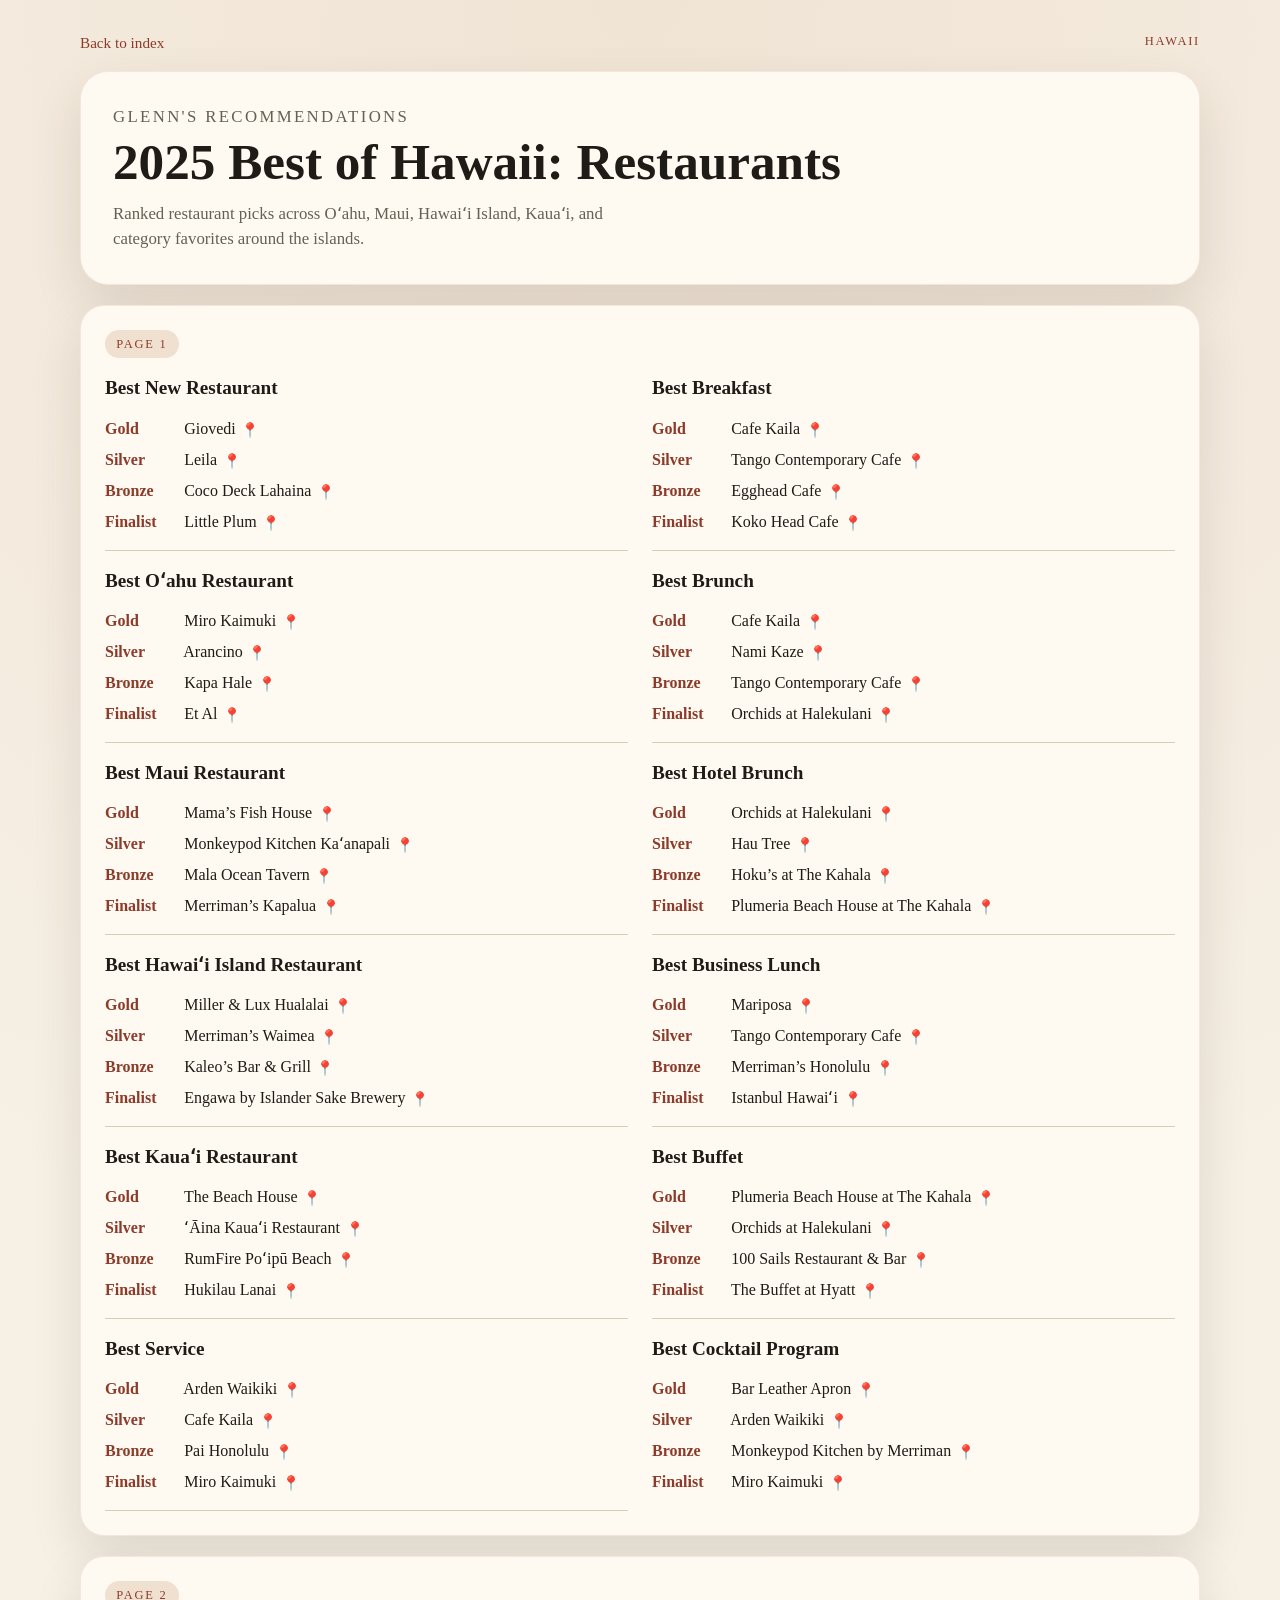
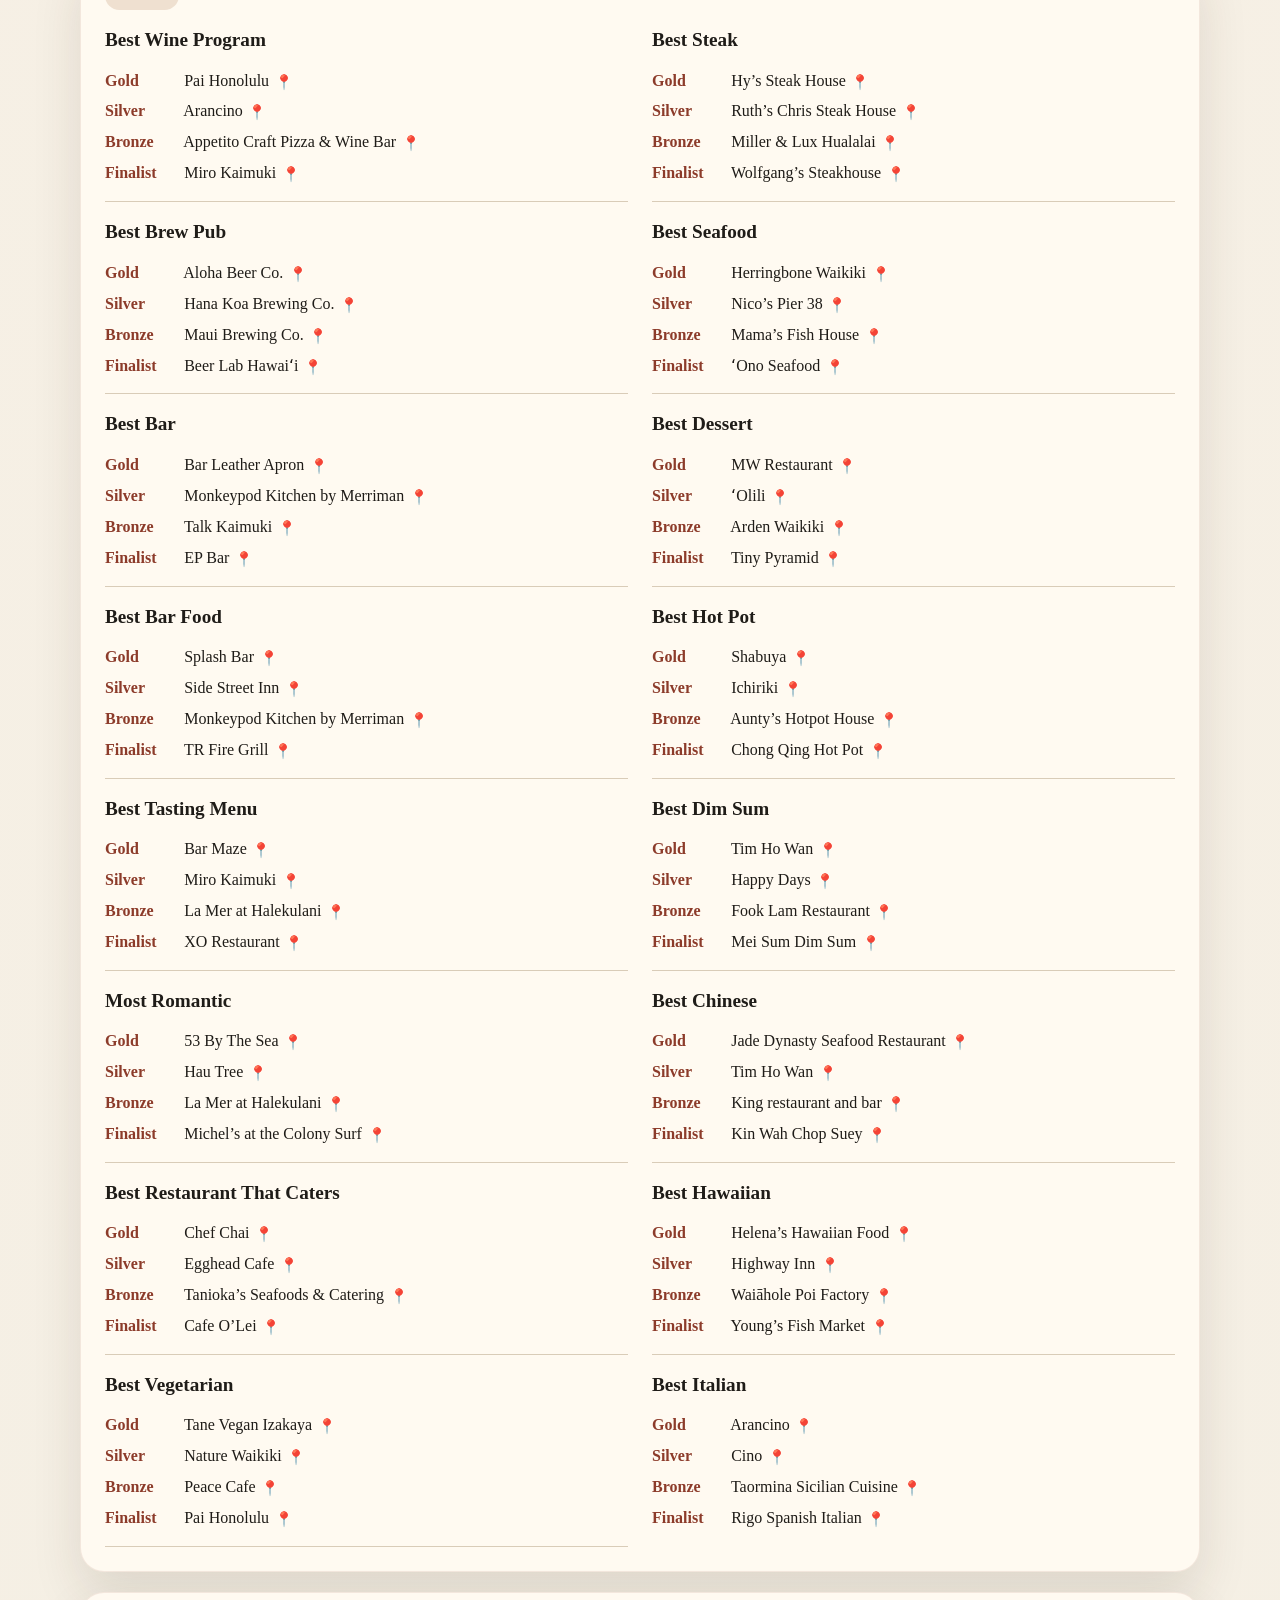
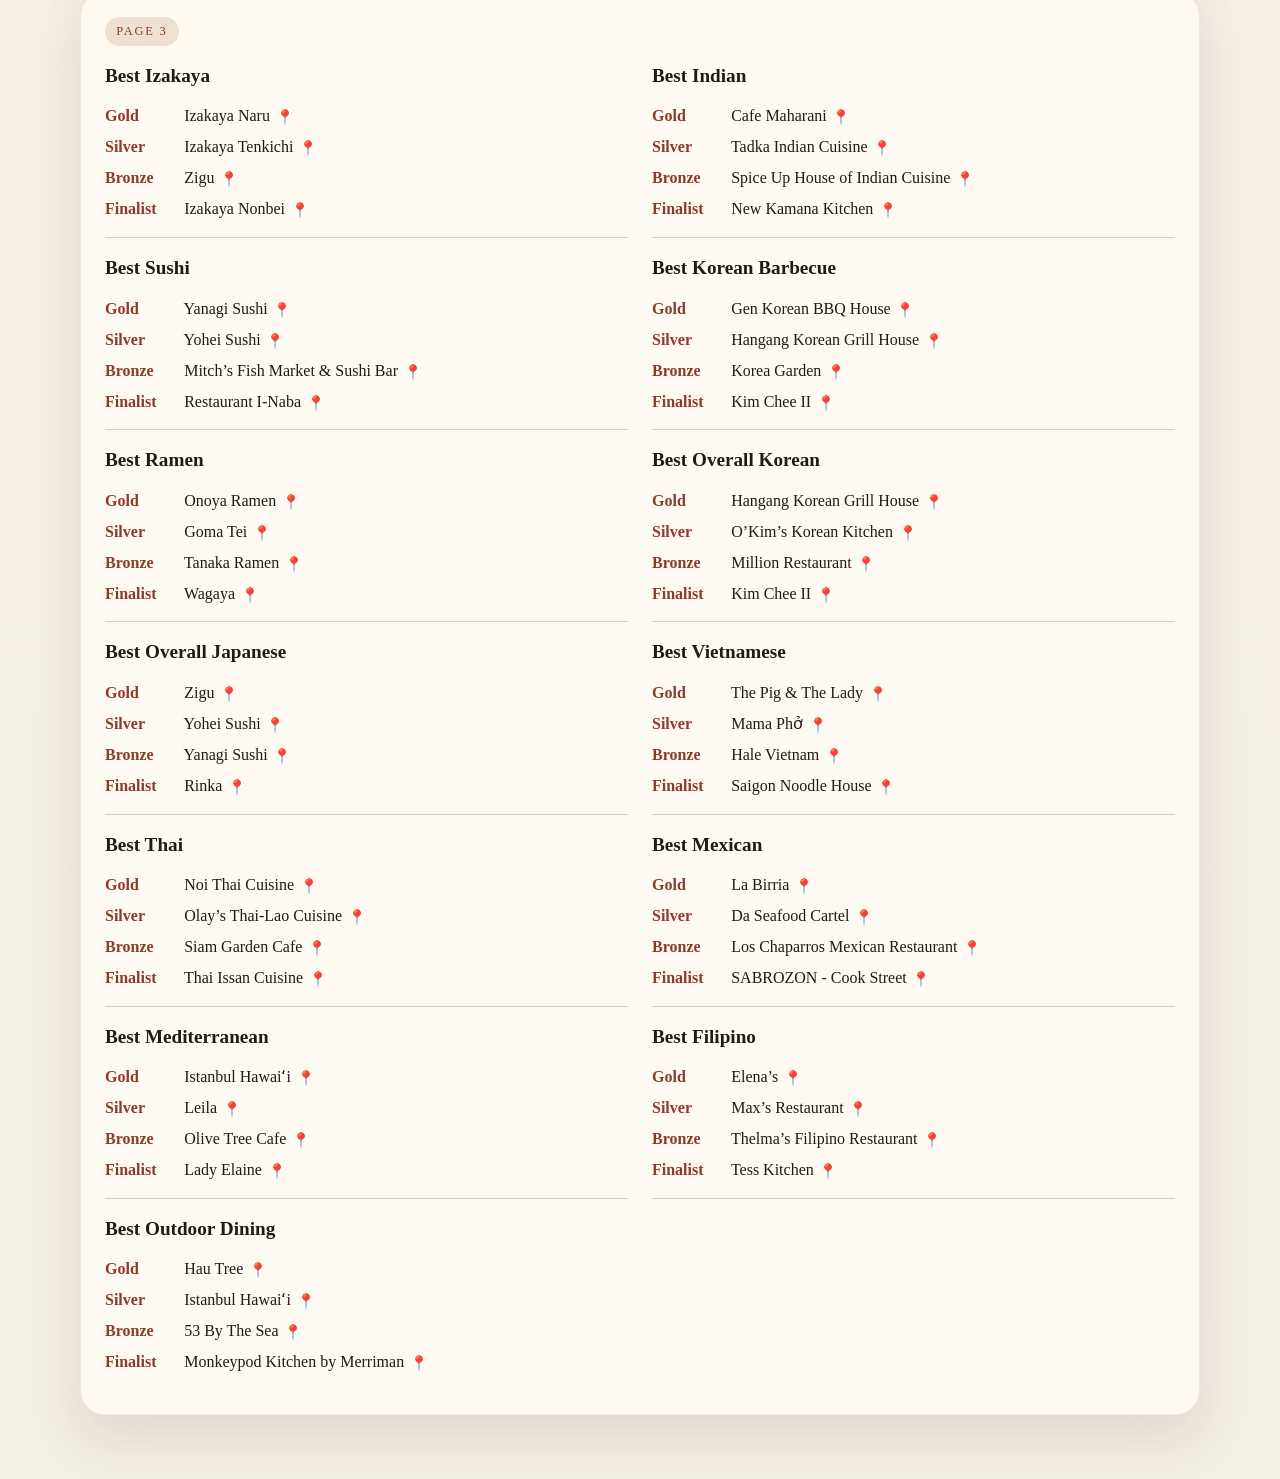
==== hawaii.html @ cbac0efc "Initial site import" ====
<!DOCTYPE html>
<html lang="en">
  <head>
    <meta charset="UTF-8" />
    <meta name="viewport" content="width=device-width, initial-scale=1.0" />
    <title>Hawaii Restaurant Rankings</title>
    <link rel="stylesheet" href="styles.css" />
  </head>
  <body>
    <main class="page-shell">
      <nav class="top-nav" aria-label="Page navigation">
        <a href="index.html">Back to index</a>
        <span class="meta">Hawaii</span>
      </nav>

      <header class="page-header">
        <p class="eyebrow">Glenn's Recommendations</p>
        <h1>2025 Best of Hawaii: Restaurants</h1>
        <p>
          Ranked restaurant picks across Oʻahu, Maui, Hawaiʻi Island, Kauaʻi, and
          category favorites around the islands.
        </p>
      </header>

      <div class="page-content">
        <section class="page-block">
          <div class="page-divider">Page 1</div>
          <div class="category-grid">
            <section class="award-category">
              <h2>Best New Restaurant</h2>
              <ul class="entry-list">
                <li><span class="rank">Gold</span> Giovedi</li>
                <li><span class="rank">Silver</span> Leila</li>
                <li><span class="rank">Bronze</span> Coco Deck Lahaina</li>
                <li><span class="rank">Finalist</span> Little Plum</li>
              </ul>
            </section>
            <section class="award-category">
              <h2>Best Breakfast</h2>
              <ul class="entry-list">
                <li><span class="rank">Gold</span> Cafe Kaila</li>
                <li><span class="rank">Silver</span> Tango Contemporary Cafe</li>
                <li><span class="rank">Bronze</span> Egghead Cafe</li>
                <li><span class="rank">Finalist</span> Koko Head Cafe</li>
              </ul>
            </section>

            <section class="award-category">
              <h2>Best Oʻahu Restaurant</h2>
              <ul class="entry-list">
                <li><span class="rank">Gold</span> Miro Kaimuki</li>
                <li><span class="rank">Silver</span> Arancino</li>
                <li><span class="rank">Bronze</span> Kapa Hale</li>
                <li><span class="rank">Finalist</span> Et Al</li>
              </ul>
            </section>
            <section class="award-category">
              <h2>Best Brunch</h2>
              <ul class="entry-list">
                <li><span class="rank">Gold</span> Cafe Kaila</li>
                <li><span class="rank">Silver</span> Nami Kaze</li>
                <li><span class="rank">Bronze</span> Tango Contemporary Cafe</li>
                <li><span class="rank">Finalist</span> Orchids at Halekulani</li>
              </ul>
            </section>

            <section class="award-category">
              <h2>Best Maui Restaurant</h2>
              <ul class="entry-list">
                <li><span class="rank">Gold</span> Mama&rsquo;s Fish House</li>
                <li><span class="rank">Silver</span> Monkeypod Kitchen Kaʻanapali</li>
                <li><span class="rank">Bronze</span> Mala Ocean Tavern</li>
                <li><span class="rank">Finalist</span> Merriman&rsquo;s Kapalua</li>
              </ul>
            </section>
            <section class="award-category">
              <h2>Best Hotel Brunch</h2>
              <ul class="entry-list">
                <li><span class="rank">Gold</span> Orchids at Halekulani</li>
                <li><span class="rank">Silver</span> Hau Tree</li>
                <li><span class="rank">Bronze</span> Hoku&rsquo;s at The Kahala</li>
                <li><span class="rank">Finalist</span> Plumeria Beach House at The Kahala</li>
              </ul>
            </section>

            <section class="award-category">
              <h2>Best Hawaiʻi Island Restaurant</h2>
              <ul class="entry-list">
                <li><span class="rank">Gold</span> Miller &amp; Lux Hualalai</li>
                <li><span class="rank">Silver</span> Merriman&rsquo;s Waimea</li>
                <li><span class="rank">Bronze</span> Kaleo&rsquo;s Bar &amp; Grill</li>
                <li><span class="rank">Finalist</span> Engawa by Islander Sake Brewery</li>
              </ul>
            </section>
            <section class="award-category">
              <h2>Best Business Lunch</h2>
              <ul class="entry-list">
                <li><span class="rank">Gold</span> Mariposa</li>
                <li><span class="rank">Silver</span> Tango Contemporary Cafe</li>
                <li><span class="rank">Bronze</span> Merriman&rsquo;s Honolulu</li>
                <li><span class="rank">Finalist</span> Istanbul Hawaiʻi</li>
              </ul>
            </section>

            <section class="award-category">
              <h2>Best Kauaʻi Restaurant</h2>
              <ul class="entry-list">
                <li><span class="rank">Gold</span> The Beach House</li>
                <li><span class="rank">Silver</span> ʻĀina Kauaʻi Restaurant</li>
                <li><span class="rank">Bronze</span> RumFire Poʻipū Beach</li>
                <li><span class="rank">Finalist</span> Hukilau Lanai</li>
              </ul>
            </section>
            <section class="award-category">
              <h2>Best Buffet</h2>
              <ul class="entry-list">
                <li><span class="rank">Gold</span> Plumeria Beach House at The Kahala</li>
                <li><span class="rank">Silver</span> Orchids at Halekulani</li>
                <li><span class="rank">Bronze</span> 100 Sails Restaurant &amp; Bar</li>
                <li><span class="rank">Finalist</span> The Buffet at Hyatt</li>
              </ul>
            </section>

            <section class="award-category">
              <h2>Best Service</h2>
              <ul class="entry-list">
                <li><span class="rank">Gold</span> Arden Waikiki</li>
                <li><span class="rank">Silver</span> Cafe Kaila</li>
                <li><span class="rank">Bronze</span> Pai Honolulu</li>
                <li><span class="rank">Finalist</span> Miro Kaimuki</li>
              </ul>
            </section>
            <section class="award-category">
              <h2>Best Cocktail Program</h2>
              <ul class="entry-list">
                <li><span class="rank">Gold</span> Bar Leather Apron</li>
                <li><span class="rank">Silver</span> Arden Waikiki</li>
                <li><span class="rank">Bronze</span> Monkeypod Kitchen by Merriman</li>
                <li><span class="rank">Finalist</span> Miro Kaimuki</li>
              </ul>
            </section>
          </div>
        </section>

        <section class="page-block">
          <div class="page-divider">Page 2</div>
          <div class="category-grid">
            <section class="award-category">
              <h2>Best Wine Program</h2>
              <ul class="entry-list">
                <li><span class="rank">Gold</span> Pai Honolulu</li>
                <li><span class="rank">Silver</span> Arancino</li>
                <li><span class="rank">Bronze</span> Appetito Craft Pizza &amp; Wine Bar</li>
                <li><span class="rank">Finalist</span> Miro Kaimuki</li>
              </ul>
            </section>
            <section class="award-category">
              <h2>Best Steak</h2>
              <ul class="entry-list">
                <li><span class="rank">Gold</span> Hy&rsquo;s Steak House</li>
                <li><span class="rank">Silver</span> Ruth&rsquo;s Chris Steak House</li>
                <li><span class="rank">Bronze</span> Miller &amp; Lux Hualalai</li>
                <li><span class="rank">Finalist</span> Wolfgang&rsquo;s Steakhouse</li>
              </ul>
            </section>

            <section class="award-category">
              <h2>Best Brew Pub</h2>
              <ul class="entry-list">
                <li><span class="rank">Gold</span> Aloha Beer Co.</li>
                <li><span class="rank">Silver</span> Hana Koa Brewing Co.</li>
                <li><span class="rank">Bronze</span> Maui Brewing Co.</li>
                <li><span class="rank">Finalist</span> Beer Lab Hawaiʻi</li>
              </ul>
            </section>
            <section class="award-category">
              <h2>Best Seafood</h2>
              <ul class="entry-list">
                <li><span class="rank">Gold</span> Herringbone Waikiki</li>
                <li><span class="rank">Silver</span> Nico&rsquo;s Pier 38</li>
                <li><span class="rank">Bronze</span> Mama&rsquo;s Fish House</li>
                <li><span class="rank">Finalist</span> ʻOno Seafood</li>
              </ul>
            </section>

            <section class="award-category">
              <h2>Best Bar</h2>
              <ul class="entry-list">
                <li><span class="rank">Gold</span> Bar Leather Apron</li>
                <li><span class="rank">Silver</span> Monkeypod Kitchen by Merriman</li>
                <li><span class="rank">Bronze</span> Talk Kaimuki</li>
                <li><span class="rank">Finalist</span> EP Bar</li>
              </ul>
            </section>
            <section class="award-category">
              <h2>Best Dessert</h2>
              <ul class="entry-list">
                <li><span class="rank">Gold</span> MW Restaurant</li>
                <li><span class="rank">Silver</span> ʻOlili</li>
                <li><span class="rank">Bronze</span> Arden Waikiki</li>
                <li><span class="rank">Finalist</span> Tiny Pyramid</li>
              </ul>
            </section>

            <section class="award-category">
              <h2>Best Bar Food</h2>
              <ul class="entry-list">
                <li><span class="rank">Gold</span> Splash Bar</li>
                <li><span class="rank">Silver</span> Side Street Inn</li>
                <li><span class="rank">Bronze</span> Monkeypod Kitchen by Merriman</li>
                <li><span class="rank">Finalist</span> TR Fire Grill</li>
              </ul>
            </section>
            <section class="award-category">
              <h2>Best Hot Pot</h2>
              <ul class="entry-list">
                <li><span class="rank">Gold</span> Shabuya</li>
                <li><span class="rank">Silver</span> Ichiriki</li>
                <li><span class="rank">Bronze</span> Aunty&rsquo;s Hotpot House</li>
                <li><span class="rank">Finalist</span> Chong Qing Hot Pot</li>
              </ul>
            </section>

            <section class="award-category">
              <h2>Best Tasting Menu</h2>
              <ul class="entry-list">
                <li><span class="rank">Gold</span> Bar Maze</li>
                <li><span class="rank">Silver</span> Miro Kaimuki</li>
                <li><span class="rank">Bronze</span> La Mer at Halekulani</li>
                <li><span class="rank">Finalist</span> XO Restaurant</li>
              </ul>
            </section>
            <section class="award-category">
              <h2>Best Dim Sum</h2>
              <ul class="entry-list">
                <li><span class="rank">Gold</span> Tim Ho Wan</li>
                <li><span class="rank">Silver</span> Happy Days</li>
                <li><span class="rank">Bronze</span> Fook Lam Restaurant</li>
                <li><span class="rank">Finalist</span> Mei Sum Dim Sum</li>
              </ul>
            </section>

            <section class="award-category">
              <h2>Most Romantic</h2>
              <ul class="entry-list">
                <li><span class="rank">Gold</span> 53 By The Sea</li>
                <li><span class="rank">Silver</span> Hau Tree</li>
                <li><span class="rank">Bronze</span> La Mer at Halekulani</li>
                <li><span class="rank">Finalist</span> Michel&rsquo;s at the Colony Surf</li>
              </ul>
            </section>
            <section class="award-category">
              <h2>Best Chinese</h2>
              <ul class="entry-list">
                <li><span class="rank">Gold</span> Jade Dynasty Seafood Restaurant</li>
                <li><span class="rank">Silver</span> Tim Ho Wan</li>
                <li><span class="rank">Bronze</span> King restaurant and bar</li>
                <li><span class="rank">Finalist</span> Kin Wah Chop Suey</li>
              </ul>
            </section>

            <section class="award-category">
              <h2>Best Restaurant That Caters</h2>
              <ul class="entry-list">
                <li><span class="rank">Gold</span> Chef Chai</li>
                <li><span class="rank">Silver</span> Egghead Cafe</li>
                <li><span class="rank">Bronze</span> Tanioka&rsquo;s Seafoods &amp; Catering</li>
                <li><span class="rank">Finalist</span> Cafe O&rsquo;Lei</li>
              </ul>
            </section>
            <section class="award-category">
              <h2>Best Hawaiian</h2>
              <ul class="entry-list">
                <li><span class="rank">Gold</span> Helena&rsquo;s Hawaiian Food</li>
                <li><span class="rank">Silver</span> Highway Inn</li>
                <li><span class="rank">Bronze</span> Waiāhole Poi Factory</li>
                <li><span class="rank">Finalist</span> Young&rsquo;s Fish Market</li>
              </ul>
            </section>

            <section class="award-category">
              <h2>Best Vegetarian</h2>
              <ul class="entry-list">
                <li><span class="rank">Gold</span> Tane Vegan Izakaya</li>
                <li><span class="rank">Silver</span> Nature Waikiki</li>
                <li><span class="rank">Bronze</span> Peace Cafe</li>
                <li><span class="rank">Finalist</span> Pai Honolulu</li>
              </ul>
            </section>
            <section class="award-category">
              <h2>Best Italian</h2>
              <ul class="entry-list">
                <li><span class="rank">Gold</span> Arancino</li>
                <li><span class="rank">Silver</span> Cino</li>
                <li><span class="rank">Bronze</span> Taormina Sicilian Cuisine</li>
                <li><span class="rank">Finalist</span> Rigo Spanish Italian</li>
              </ul>
            </section>
          </div>
        </section>

        <section class="page-block">
          <div class="page-divider">Page 3</div>
          <div class="category-grid">
            <section class="award-category">
              <h2>Best Izakaya</h2>
              <ul class="entry-list">
                <li><span class="rank">Gold</span> Izakaya Naru</li>
                <li><span class="rank">Silver</span> Izakaya Tenkichi</li>
                <li><span class="rank">Bronze</span> Zigu</li>
                <li><span class="rank">Finalist</span> Izakaya Nonbei</li>
              </ul>
            </section>
            <section class="award-category">
              <h2>Best Indian</h2>
              <ul class="entry-list">
                <li><span class="rank">Gold</span> Cafe Maharani</li>
                <li><span class="rank">Silver</span> Tadka Indian Cuisine</li>
                <li><span class="rank">Bronze</span> Spice Up House of Indian Cuisine</li>
                <li><span class="rank">Finalist</span> New Kamana Kitchen</li>
              </ul>
            </section>

            <section class="award-category">
              <h2>Best Sushi</h2>
              <ul class="entry-list">
                <li><span class="rank">Gold</span> Yanagi Sushi</li>
                <li><span class="rank">Silver</span> Yohei Sushi</li>
                <li><span class="rank">Bronze</span> Mitch&rsquo;s Fish Market &amp; Sushi Bar</li>
                <li><span class="rank">Finalist</span> Restaurant I-Naba</li>
              </ul>
            </section>
            <section class="award-category">
              <h2>Best Korean Barbecue</h2>
              <ul class="entry-list">
                <li><span class="rank">Gold</span> Gen Korean BBQ House</li>
                <li><span class="rank">Silver</span> Hangang Korean Grill House</li>
                <li><span class="rank">Bronze</span> Korea Garden</li>
                <li><span class="rank">Finalist</span> Kim Chee II</li>
              </ul>
            </section>

            <section class="award-category">
              <h2>Best Ramen</h2>
              <ul class="entry-list">
                <li><span class="rank">Gold</span> Onoya Ramen</li>
                <li><span class="rank">Silver</span> Goma Tei</li>
                <li><span class="rank">Bronze</span> Tanaka Ramen</li>
                <li><span class="rank">Finalist</span> Wagaya</li>
              </ul>
            </section>
            <section class="award-category">
              <h2>Best Overall Korean</h2>
              <ul class="entry-list">
                <li><span class="rank">Gold</span> Hangang Korean Grill House</li>
                <li><span class="rank">Silver</span> O&rsquo;Kim&rsquo;s Korean Kitchen</li>
                <li><span class="rank">Bronze</span> Million Restaurant</li>
                <li><span class="rank">Finalist</span> Kim Chee II</li>
              </ul>
            </section>

            <section class="award-category">
              <h2>Best Overall Japanese</h2>
              <ul class="entry-list">
                <li><span class="rank">Gold</span> Zigu</li>
                <li><span class="rank">Silver</span> Yohei Sushi</li>
                <li><span class="rank">Bronze</span> Yanagi Sushi</li>
                <li><span class="rank">Finalist</span> Rinka</li>
              </ul>
            </section>
            <section class="award-category">
              <h2>Best Vietnamese</h2>
              <ul class="entry-list">
                <li><span class="rank">Gold</span> The Pig &amp; The Lady</li>
                <li><span class="rank">Silver</span> Mama Phở</li>
                <li><span class="rank">Bronze</span> Hale Vietnam</li>
                <li><span class="rank">Finalist</span> Saigon Noodle House</li>
              </ul>
            </section>

            <section class="award-category">
              <h2>Best Thai</h2>
              <ul class="entry-list">
                <li><span class="rank">Gold</span> Noi Thai Cuisine</li>
                <li><span class="rank">Silver</span> Olay&rsquo;s Thai-Lao Cuisine</li>
                <li><span class="rank">Bronze</span> Siam Garden Cafe</li>
                <li><span class="rank">Finalist</span> Thai Issan Cuisine</li>
              </ul>
            </section>
            <section class="award-category">
              <h2>Best Mexican</h2>
              <ul class="entry-list">
                <li><span class="rank">Gold</span> La Birria</li>
                <li><span class="rank">Silver</span> Da Seafood Cartel</li>
                <li><span class="rank">Bronze</span> Los Chaparros Mexican Restaurant</li>
                <li><span class="rank">Finalist</span> SABROZON - Cook Street</li>
              </ul>
            </section>

            <section class="award-category">
              <h2>Best Mediterranean</h2>
              <ul class="entry-list">
                <li><span class="rank">Gold</span> Istanbul Hawaiʻi</li>
                <li><span class="rank">Silver</span> Leila</li>
                <li><span class="rank">Bronze</span> Olive Tree Cafe</li>
                <li><span class="rank">Finalist</span> Lady Elaine</li>
              </ul>
            </section>
            <section class="award-category">
              <h2>Best Filipino</h2>
              <ul class="entry-list">
                <li><span class="rank">Gold</span> Elena&rsquo;s</li>
                <li><span class="rank">Silver</span> Max&rsquo;s Restaurant</li>
                <li><span class="rank">Bronze</span> Thelma&rsquo;s Filipino Restaurant</li>
                <li><span class="rank">Finalist</span> Tess Kitchen</li>
              </ul>
            </section>

            <section class="award-category">
              <h2>Best Outdoor Dining</h2>
              <ul class="entry-list">
                <li><span class="rank">Gold</span> Hau Tree</li>
                <li><span class="rank">Silver</span> Istanbul Hawaiʻi</li>
                <li><span class="rank">Bronze</span> 53 By The Sea</li>
                <li><span class="rank">Finalist</span> Monkeypod Kitchen by Merriman</li>
              </ul>
            </section>
          </div>
        </section>
      </div>
    </main>
    <script>
      const hawaiiEntries = Array.from(document.querySelectorAll(".entry-list li"));

      for (const entry of hawaiiEntries) {
        const rank = entry.querySelector(".rank");
        if (!rank || rank.nextElementSibling?.classList.contains("map-link")) {
          continue;
        }

        const nameNode = Array.from(entry.childNodes).find(
          (node) => node.nodeType === Node.TEXT_NODE && node.textContent.trim()
        );

        if (!nameNode) {
          continue;
        }

        const restaurantName = nameNode.textContent.trim();
        const query = encodeURIComponent(`${restaurantName} Hawaii`);
        const mapLink = document.createElement("a");
        mapLink.className = "map-link";
        mapLink.href = `https://www.google.com/maps/search/?api=1&query=${query}`;
        mapLink.target = "_blank";
        mapLink.rel = "noopener noreferrer";
        mapLink.setAttribute("aria-label", `Open ${restaurantName} in Google Maps`);
        mapLink.textContent = "📍";
        nameNode.after(mapLink);
      }
    </script>
  </body>
</html>
---- styles.css ----
:root {
  --bg: #f4efe4;
  --paper: #fffaf0;
  --ink: #1f1c18;
  --muted: #665f56;
  --line: #d9ccb8;
  --accent: #8c3b2a;
  --accent-soft: #efe0d0;
  --shadow: 0 22px 50px rgba(58, 39, 23, 0.12);
  --max: 1120px;
}

* {
  box-sizing: border-box;
}

body {
  margin: 0;
  font-family: Georgia, "Times New Roman", serif;
  color: var(--ink);
  background:
    radial-gradient(circle at top, rgba(201, 158, 119, 0.15), transparent 28%),
    linear-gradient(180deg, #f7f0e5 0%, var(--bg) 100%);
  line-height: 1.5;
}

a {
  color: inherit;
}

.site-shell,
.page-shell {
  width: min(calc(100% - 2rem), var(--max));
  margin: 0 auto;
  padding: 2rem 0 4rem;
}

.hero,
.page-header,
.page-block,
.note,
.card-link {
  background: color-mix(in srgb, var(--paper) 94%, white 6%);
  border: 1px solid rgba(140, 59, 42, 0.1);
  box-shadow: var(--shadow);
}

.hero,
.page-header {
  padding: 2rem;
  border-radius: 28px;
}

.eyebrow,
.page-label,
.meta {
  letter-spacing: 0.14em;
  text-transform: uppercase;
  font-size: 0.78rem;
  color: var(--accent);
}

.hero h1,
.page-header h1 {
  margin: 0.4rem 0 0.75rem;
  line-height: 1.05;
}

.hero h1 {
  font-size: clamp(2.2rem, 6vw, 4.4rem);
}

.page-header h1 {
  font-size: clamp(2rem, 4vw, 3.4rem);
}

.lede,
.page-header p {
  max-width: 60ch;
  margin: 0;
  color: var(--muted);
  font-size: 1.05rem;
}

.top-nav {
  display: flex;
  justify-content: space-between;
  gap: 1rem;
  flex-wrap: wrap;
  margin-bottom: 1rem;
  font-size: 0.95rem;
}

.top-nav a {
  text-decoration: none;
  color: var(--accent);
}

.top-nav a:hover,
.card-link:hover {
  text-decoration: underline;
}

.card-grid {
  display: grid;
  grid-template-columns: repeat(auto-fit, minmax(220px, 1fr));
  gap: 1rem;
  margin-top: 1.5rem;
}

.card-link {
  display: grid;
  gap: 0.5rem;
  padding: 1.35rem;
  border-radius: 24px;
  text-decoration: none;
}

.card-link strong {
  font-size: 1.45rem;
}

.card-kicker {
  color: var(--muted);
  font-size: 0.82rem;
  letter-spacing: 0.08em;
  text-transform: uppercase;
}

.page-content {
  display: grid;
  gap: 1.25rem;
  margin-top: 1.25rem;
}

.page-block,
.note {
  border-radius: 24px;
  padding: 1.5rem;
}

.page-divider {
  display: inline-block;
  padding: 0.32rem 0.7rem;
  border-radius: 999px;
  background: var(--accent-soft);
  color: var(--accent);
  font-size: 0.78rem;
  letter-spacing: 0.14em;
  text-transform: uppercase;
  margin-bottom: 1rem;
}

.category-grid {
  display: grid;
  grid-template-columns: repeat(2, minmax(0, 1fr));
  gap: 1rem 1.5rem;
}

.entry-list,
.plain-list {
  list-style: none;
  padding: 0;
  margin: 0;
}

.entry-list li,
.plain-list li,
.source-links li {
  padding: 0.2rem 0;
}

.award-category {
  padding-bottom: 0.75rem;
  border-bottom: 1px solid var(--line);
}

.award-category:last-child {
  border-bottom: 0;
}

.award-category h2,
.section-block h2 {
  margin: 0 0 0.65rem;
  font-size: 1.2rem;
}

.rank {
  display: inline-block;
  min-width: 4.7rem;
  color: var(--accent);
  font-weight: 700;
}

.section-block + .section-block {
  margin-top: 1.5rem;
  padding-top: 1.2rem;
  border-top: 1px solid var(--line);
}

.filter-toggle {
  display: inline-flex;
  align-items: center;
  gap: 0.65rem;
  margin-bottom: 1rem;
  padding: 0.7rem 0.95rem;
  border: 1px solid var(--line);
  border-radius: 999px;
  background: var(--accent-soft);
  color: var(--ink);
  font-size: 0.95rem;
}

.filter-toggle input {
  margin: 0;
}

.page-filter {
  margin-top: 1.1rem;
}

.place-name {
  font-weight: 700;
}

.map-link {
  display: inline-flex;
  align-items: center;
  justify-content: center;
  margin-left: 0.35rem;
  text-decoration: none;
  font-size: 0.9em;
  vertical-align: text-top;
}

.map-link:hover {
  text-decoration: none;
  transform: translateY(-1px);
}

.place-type {
  color: var(--muted);
  font-style: italic;
}

.tight-list li {
  line-height: 1.45;
}

.uncertain {
  color: var(--accent);
  font-style: italic;
}

.source-links {
  margin: 0.75rem 0 0;
  padding-left: 1rem;
}

.source-links a {
  color: #5a4fdf;
}

@media (max-width: 820px) {
  .category-grid {
    grid-template-columns: 1fr;
  }

  .site-shell,
  .page-shell {
    width: min(calc(100% - 1rem), var(--max));
    padding-top: 1rem;
  }

  .hero,
  .page-header,
  .page-block,
  .note,
  .card-link {
    border-radius: 20px;
  }
}
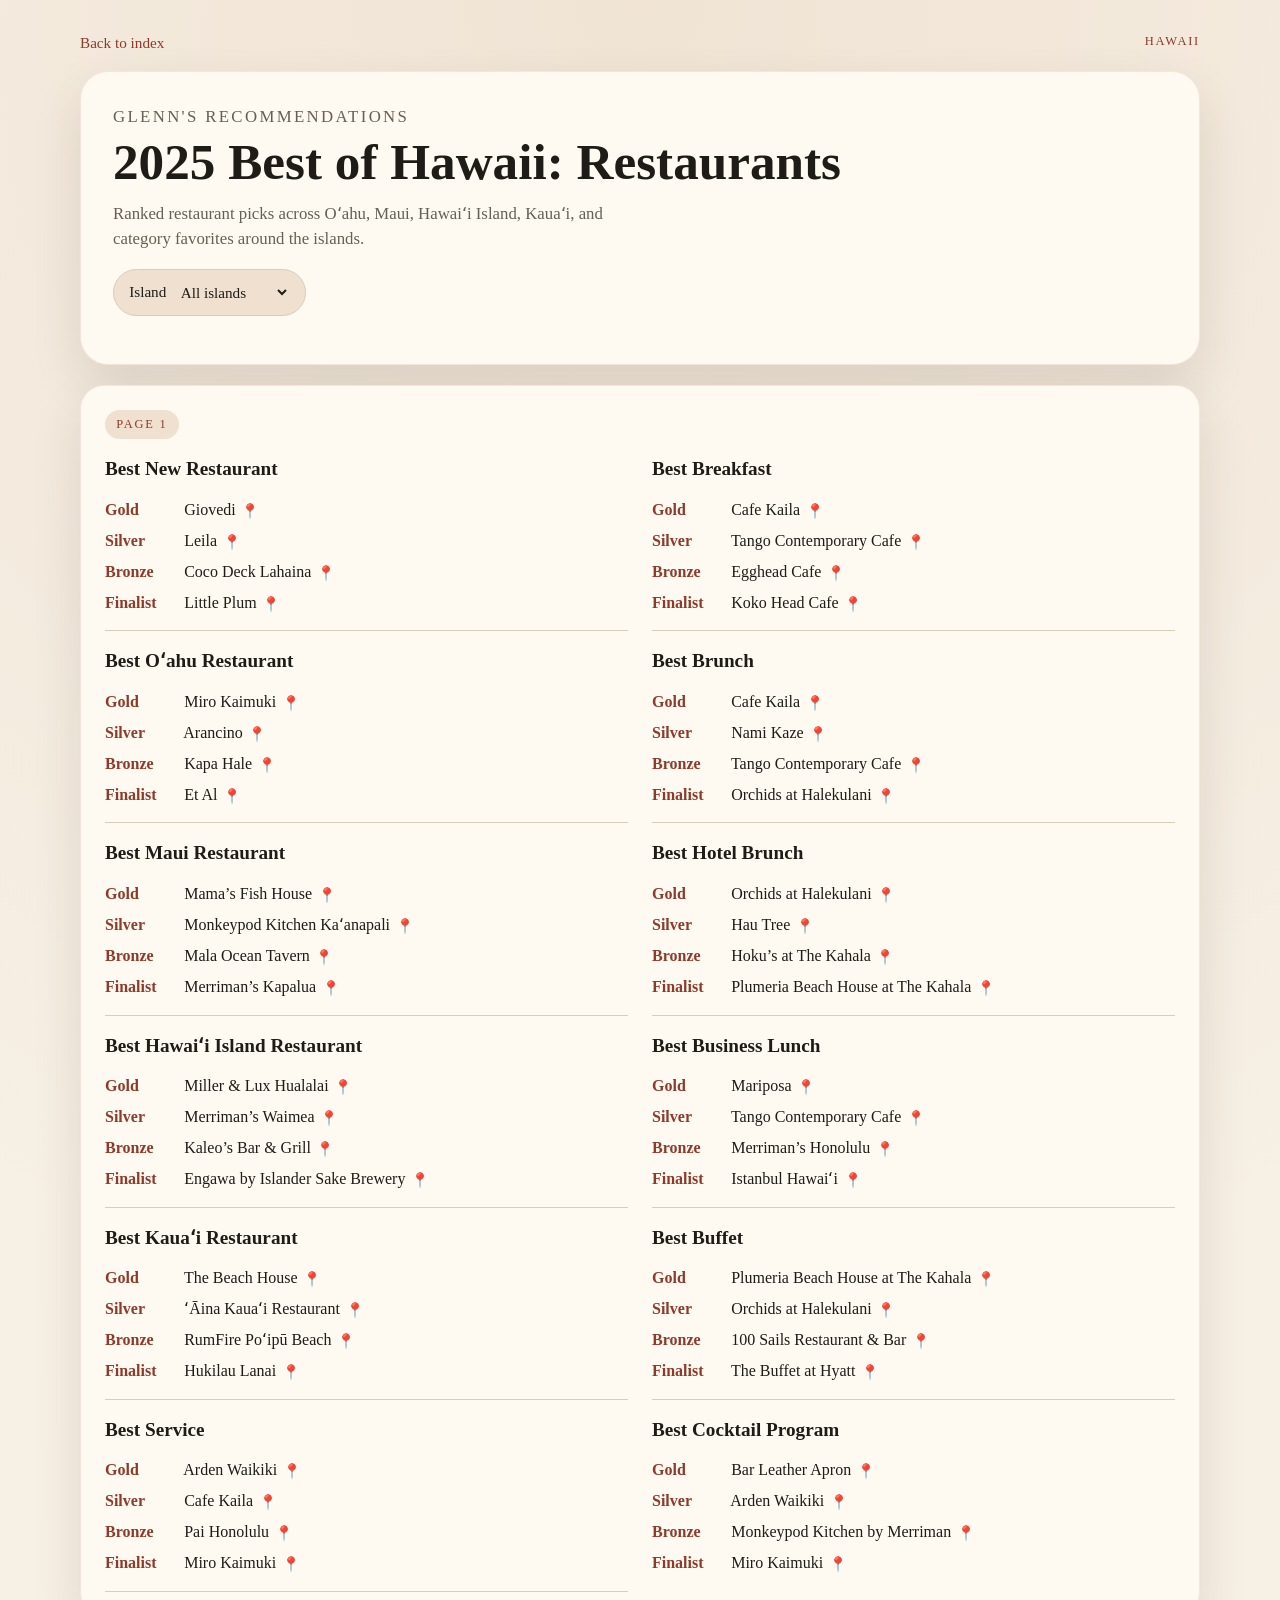
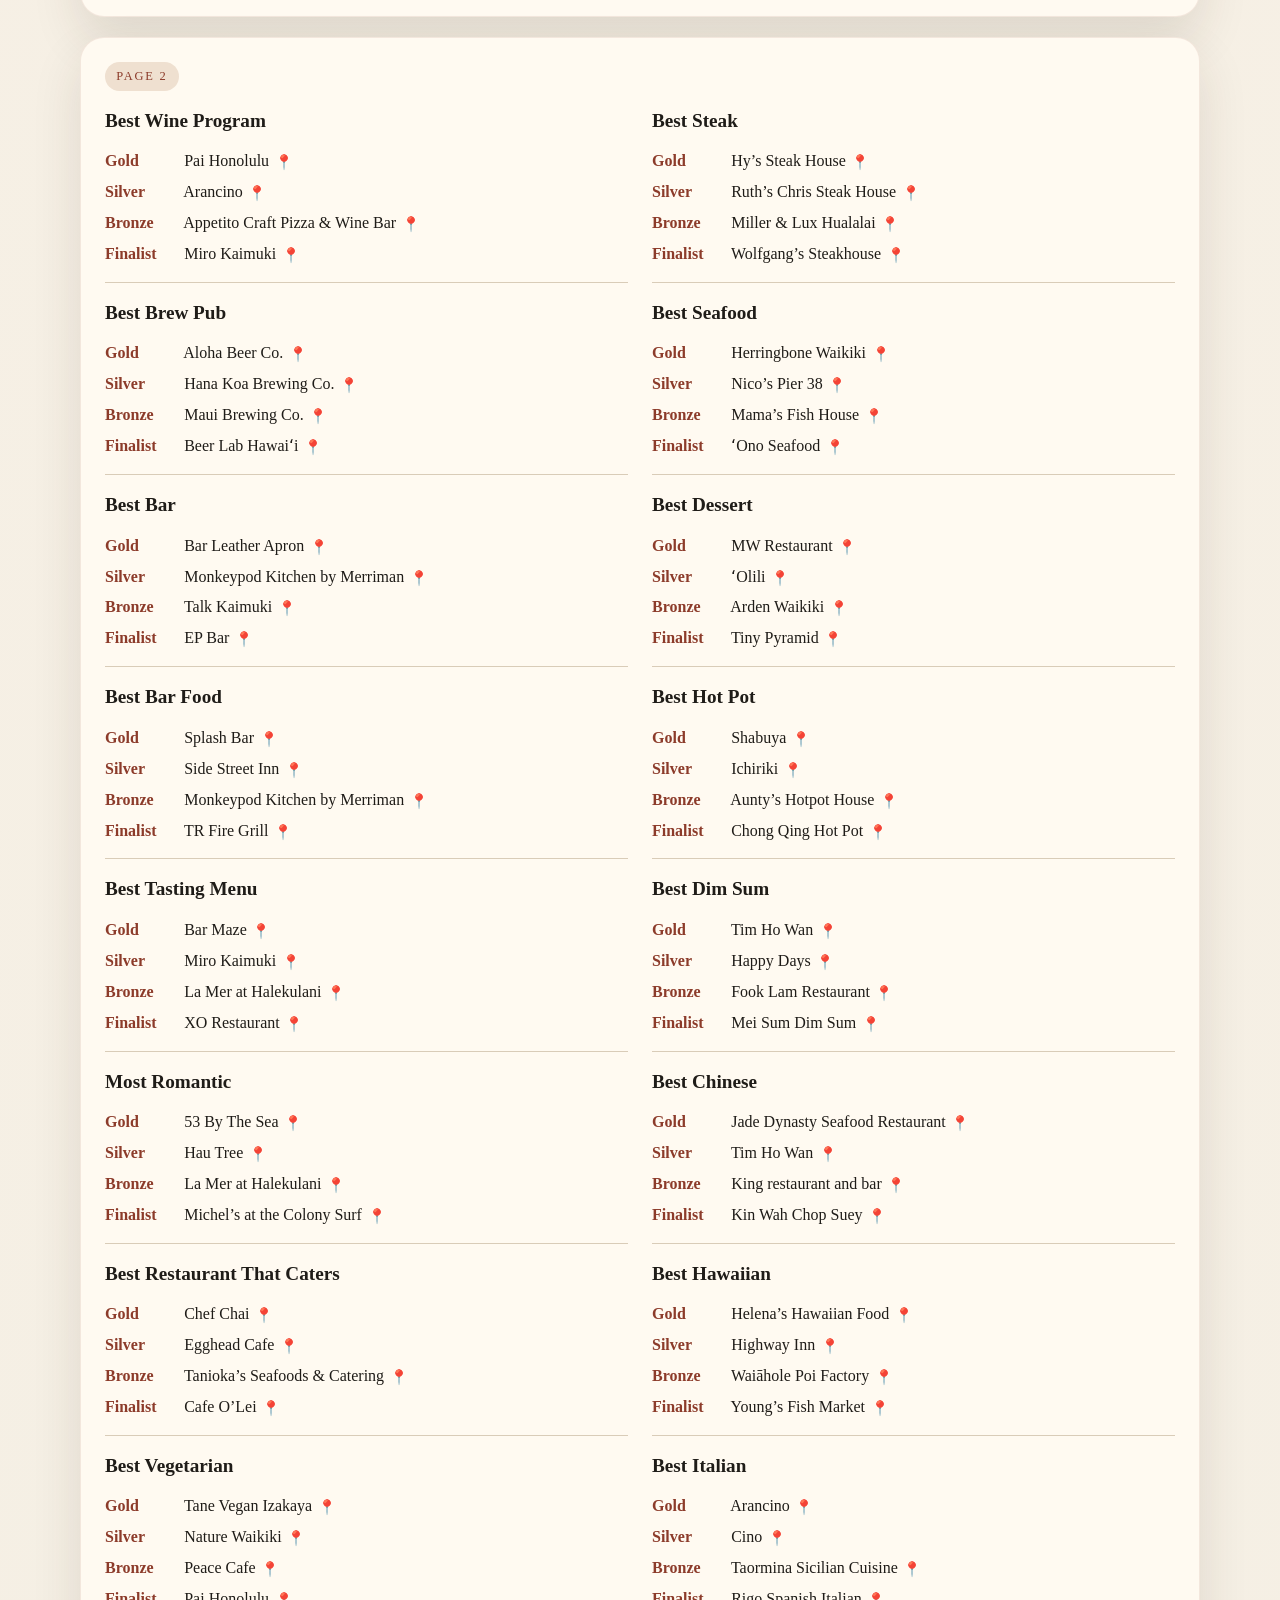
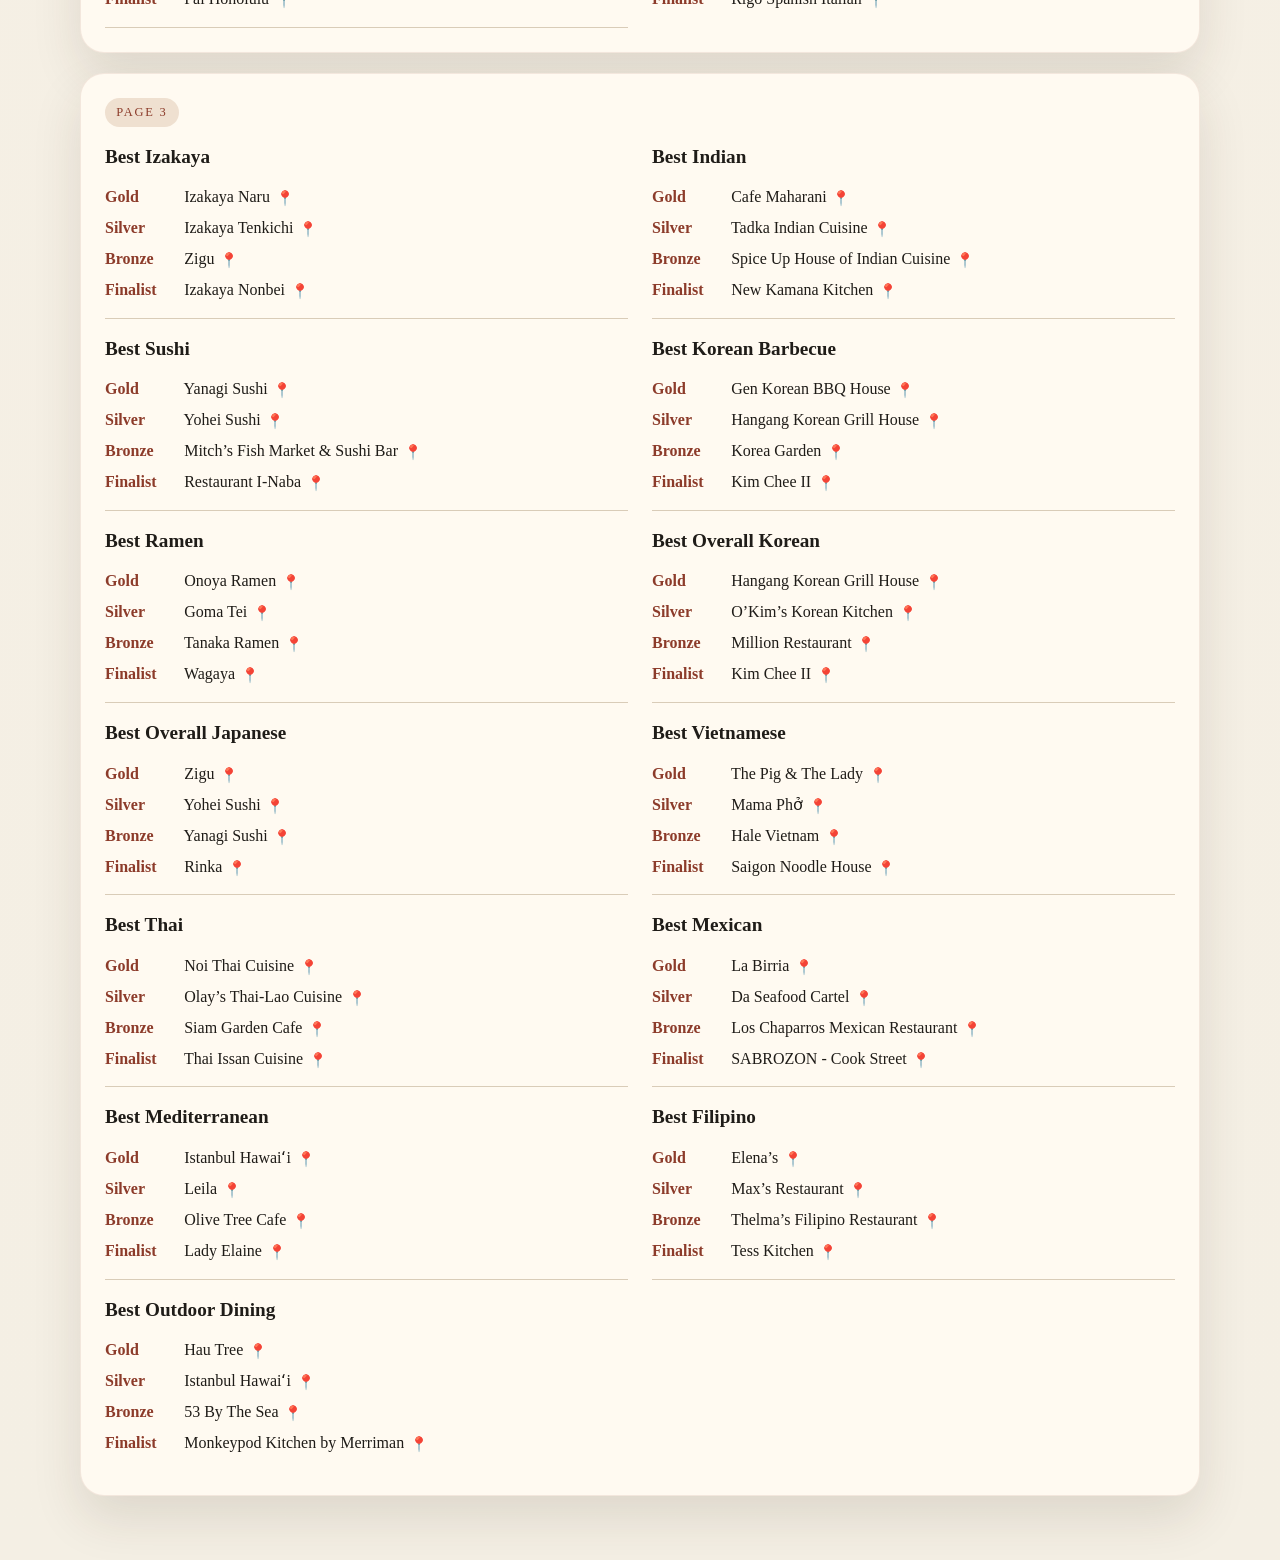
==== commit 674e415d: "Add Hawaii island filter" ====
--- a/hawaii.html
+++ b/hawaii.html
@@ -20,6 +20,16 @@
           Ranked restaurant picks across Oʻahu, Maui, Hawaiʻi Island, Kauaʻi, and
           category favorites around the islands.
         </p>
+        <label class="filter-toggle page-filter island-filter">
+          <span>Island</span>
+          <select id="hawaii-island-filter" aria-label="Filter Hawaii restaurants by island">
+            <option value="all">All islands</option>
+            <option value="oahu">Oʻahu</option>
+            <option value="maui">Maui</option>
+            <option value="hawaii-island">Hawaiʻi Island</option>
+            <option value="kauai">Kauaʻi</option>
+          </select>
+        </label>
       </header>
 
       <div class="page-content">
@@ -430,7 +440,33 @@
       </div>
     </main>
     <script>
+      const islandMap = {
+        "Arancino": ["oahu", "hawaii-island"],
+        "Coco Deck Lahaina": ["maui"],
+        "Mama’s Fish House": ["maui"],
+        "Monkeypod Kitchen Kaʻanapali": ["maui"],
+        "Mala Ocean Tavern": ["maui"],
+        "Merriman’s Kapalua": ["maui"],
+        "Monkeypod Kitchen by Merriman": ["oahu", "maui", "hawaii-island"],
+        "Cafe O’Lei": ["maui"],
+        "Maui Brewing Co.": ["oahu", "maui", "hawaii-island"],
+        "The Beach House": ["kauai"],
+        "ʻĀina Kauaʻi Restaurant": ["kauai"],
+        "RumFire Poʻipū Beach": ["kauai"],
+        "Hukilau Lanai": ["kauai"],
+        "Miller & Lux Hualalai": ["hawaii-island"],
+        "Merriman’s Waimea": ["hawaii-island"],
+        "Kaleo’s Bar & Grill": ["hawaii-island"],
+        "Engawa by Islander Sake Brewery": ["hawaii-island"],
+        "Beer Lab Hawaiʻi": ["oahu", "hawaii-island"],
+        "Merriman’s Honolulu": ["oahu"],
+        "Highway Inn": ["oahu", "hawaii-island"]
+      };
+
       const hawaiiEntries = Array.from(document.querySelectorAll(".entry-list li"));
+      const islandFilter = document.getElementById("hawaii-island-filter");
+      const hawaiiCategories = Array.from(document.querySelectorAll(".award-category"));
+      const hawaiiPages = Array.from(document.querySelectorAll(".page-block"));
 
       for (const entry of hawaiiEntries) {
         const rank = entry.querySelector(".rank");
@@ -447,6 +483,8 @@
         }
 
         const restaurantName = nameNode.textContent.trim();
+        const islands = islandMap[restaurantName] ?? ["oahu"];
+        entry.dataset.islands = islands.join(",");
         const query = encodeURIComponent(`${restaurantName} Hawaii`);
         const mapLink = document.createElement("a");
         mapLink.className = "map-link";
@@ -457,6 +495,32 @@
         mapLink.textContent = "📍";
         nameNode.after(mapLink);
       }
+
+      function applyIslandFilter() {
+        const selectedIsland = islandFilter?.value ?? "all";
+
+        for (const entry of hawaiiEntries) {
+          const islands = (entry.dataset.islands || "").split(",").filter(Boolean);
+          entry.hidden = selectedIsland !== "all" && !islands.includes(selectedIsland);
+        }
+
+        for (const category of hawaiiCategories) {
+          const hasVisibleEntries = Array.from(category.querySelectorAll("li")).some(
+            (entry) => !entry.hidden
+          );
+          category.hidden = !hasVisibleEntries;
+        }
+
+        for (const page of hawaiiPages) {
+          const hasVisibleCategories = Array.from(page.querySelectorAll(".award-category")).some(
+            (category) => !category.hidden
+          );
+          page.hidden = !hasVisibleCategories;
+        }
+      }
+
+      islandFilter?.addEventListener("change", applyIslandFilter);
+      applyIslandFilter();
     </script>
   </body>
 </html>
--- a/styles.css
+++ b/styles.css
@@ -68,6 +68,11 @@
 
 .hero h1 {
   font-size: clamp(2.2rem, 6vw, 4.4rem);
+  text-wrap: balance;
+}
+
+.home-title-line {
+  display: block;
 }
 
 .page-header h1 {
@@ -219,6 +224,14 @@
   margin-top: 1.1rem;
 }
 
+.island-filter select {
+  border: 0;
+  background: transparent;
+  color: var(--ink);
+  font: inherit;
+  padding-right: 0.2rem;
+}
+
 .place-name {
   font-weight: 700;
 }
@@ -280,3 +293,11 @@
     border-radius: 20px;
   }
 }
+
+@media (max-width: 430px) {
+  .hero h1 {
+    font-size: clamp(1.7rem, 8.4vw, 2.35rem);
+    line-height: 1;
+    letter-spacing: -0.02em;
+  }
+}
